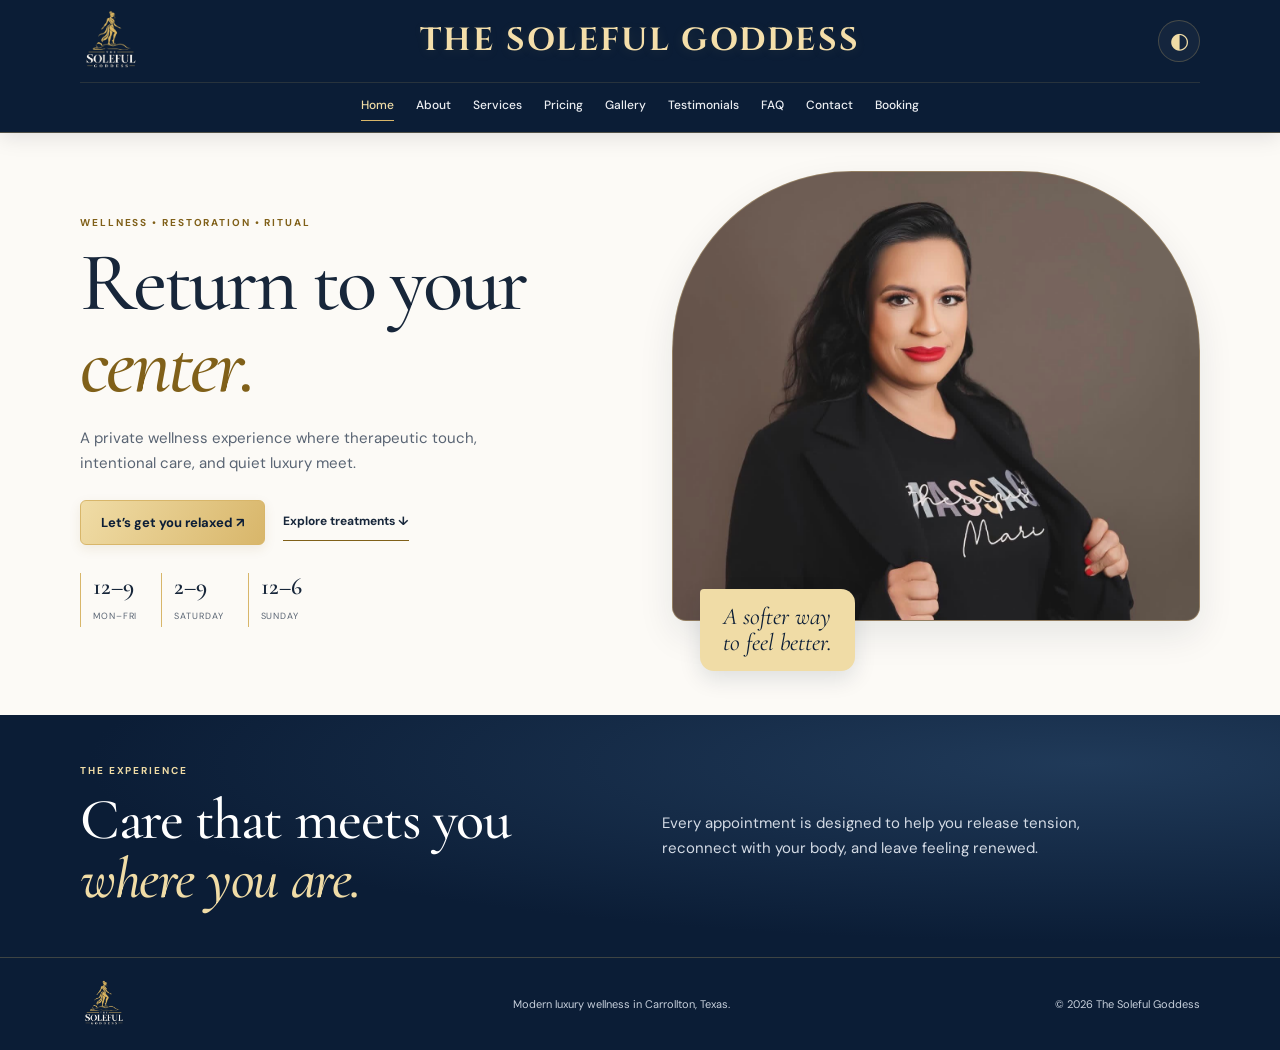
==== index.html @ abde30ee "Align hours and booking information" ====
<!doctype html><html lang="en"><head><meta charset="utf-8"><meta name="viewport" content="width=device-width,initial-scale=1"><meta name="description" content="The Soleful Goddess luxury wellness spa in Carrollton, Texas."><title>The Soleful Goddess | Home</title><link rel="preconnect" href="https://fonts.googleapis.com"><link rel="preconnect" href="https://fonts.gstatic.com" crossorigin><link href="https://fonts.googleapis.com/css2?family=Cinzel:wght@700;800;900&family=Cormorant+Garamond:wght@400;500;600;700&family=DM+Sans:wght@400;500;600;700&display=swap" rel="stylesheet"><link rel="icon" href="assets/logo.png" type="image/png"><link rel="stylesheet" href="styles.css?v=7"></head><body><header class="site-header"><div class="wrap nav"><a href="index.html" aria-label="Home"><img class="brand-logo" src="assets/logo.png" alt="The Soleful Goddess logo"></a><a class="brand-title" href="index.html">THE SOLEFUL GODDESS</a><div class="nav-actions"><button class="theme" aria-label="Switch color theme" aria-pressed="false">◐</button><button class="menu" aria-label="Toggle navigation" aria-expanded="false" aria-controls="siteNavigation">☰</button></div></div><nav class="nav-links wrap" id="siteNavigation" aria-label="Main navigation"><a href="index.html" class="active" aria-current="page">Home</a><a href="about.html">About</a><a href="services.html">Services</a><a href="pricing.html">Pricing</a><a href="gallery.html">Gallery</a><a href="testimonials.html">Testimonials</a><a href="faq.html">FAQ</a><a href="contact.html">Contact</a><a href="booking.html">Booking</a></nav></header><main><section class="wrap hero"><div><p class="eyebrow">WELLNESS • RESTORATION • RITUAL</p><h1>Return to your<br><em>center.</em></h1><p>A private wellness experience where therapeutic touch, intentional care, and quiet luxury meet.</p><div class="hero-actions"><a class="button" href="booking.html">Let’s get you relaxed ↗</a><a class="text-link" href="services.html">Explore treatments ↓</a></div><div class="stats"><div><strong>12–9</strong><span>Mon–Fri</span></div><div><strong>2–9</strong><span>Saturday</span></div><div><strong>12–6</strong><span>Sunday</span></div></div></div><div><div class="hero-photo"><img src="assets/portrait.jpg" alt="Veronica Marie Castro, owner of The Soleful Goddess"></div><div class="hero-note">A softer way<br>to feel better.</div></div></section><section class="band"><div class="wrap band-grid"><div><p class="eyebrow">THE EXPERIENCE</p><h2>Care that meets you<br><em>where you are.</em></h2></div><p>Every appointment is designed to help you release tension, reconnect with your body, and leave feeling renewed.</p></div></section></main><footer class="site-footer"><div class="wrap footer"><img class="brand-logo" src="assets/logo.png" alt="The Soleful Goddess"><p>Modern luxury wellness in Carrollton, Texas.</p><span>© 2026 The Soleful Goddess</span></div></footer><script src="supabase-config.js?v=1"></script><script src="script.js?v=9"></script></body></html>
---- styles.css ----
:root {
  --navy:#0b1d36; --navy2:#172f50; --gold:#d8b66a; --gold2:#f0dca6;
  --accent:#806019; --ink:#17263a; --paper:#fcfaf6; --soft:#f2eee5;
  --muted:#596473; --line:rgba(11,29,54,.15); --surface:#fffdf9;
  --shadow:0 14px 36px rgba(11,29,54,.09); --radius:16px;
  --serif:'Cormorant Garamond',Georgia,serif;
}
* { box-sizing:border-box; }
[hidden] { display:none !important; }
html { scroll-behavior:smooth; scroll-padding-top:130px; }
body { margin:0; background:var(--paper); color:var(--ink); font:400 15px/1.65 'DM Sans',Arial,sans-serif; -webkit-font-smoothing:antialiased; }
body.dark { color-scheme:dark; --paper:#0d192b; --soft:#14263d; --surface:#172c45; --ink:#faf6ec; --muted:#becbd9; --accent:#e4c783; --line:rgba(240,220,166,.22); --shadow:0 14px 36px rgba(0,0,0,.22); }
a { color:inherit; text-decoration:none; }
button,input,select,textarea { font:inherit; }
button { cursor:pointer; }
button:disabled { cursor:not-allowed; }
img { display:block; max-width:100%; }
button,a,input,select,textarea,summary { -webkit-tap-highlight-color:transparent; }
:focus-visible { outline:3px solid var(--accent); outline-offset:4px; }
.site-header :focus-visible,.site-footer :focus-visible,.band :focus-visible { outline-color:var(--gold2); }
::selection { background:var(--gold2); color:var(--navy); }
h1,h2,h3,p { overflow-wrap:break-word; }
h1,h2,h3 { text-wrap:balance; }
p { margin:0 0 16px; }
p:last-child { margin-bottom:0; }
.wrap { width:min(1120px,calc(100% - 48px)); margin-inline:auto; }
/* The title occupies the center track; equal side tracks keep it truly centered. */
.site-header { position:sticky; top:0; z-index:20; background:var(--navy); color:#faf6ed; border-bottom:1px solid rgba(216,182,106,.34); box-shadow:0 5px 20px rgba(3,13,28,.1); }
.nav { display:grid; grid-template-columns:minmax(100px,1fr) minmax(0,3fr) minmax(100px,1fr); align-items:center; gap:16px; min-height:82px; padding-block:8px; }
.nav > a:first-child { justify-self:start; min-width:0; }
.brand-logo { width:126px; height:62px; object-fit:contain; object-position:left center; }
.brand-title { display:block; min-width:0; text-align:center; font:700 clamp(18px,2.6vw,32px)/1.22 'Cinzel',Georgia,serif; letter-spacing:.065em; color:#f5dfaa; text-shadow:0 2px 12px rgba(216,182,106,.12); }
.nav-actions { display:flex; justify-content:flex-end; align-items:center; gap:6px; justify-self:end; }
.theme,.menu { display:grid; place-items:center; width:42px; height:42px; padding:0; border:1px solid rgba(216,182,106,.26); border-radius:50%; background:rgba(255,255,255,.04); color:var(--gold2); font-size:22px; }
.menu { display:none; }
.nav-links { display:flex; align-items:center; justify-content:center; flex-wrap:wrap; gap:4px 22px; margin:0; padding:8px 20px 11px; border-top:1px solid rgba(216,182,106,.14); background:var(--navy); color:#edeff3; font-size:12px; font-weight:500; }
.nav-links a { position:relative; padding:5px 0; }
.nav-links a::after { content:''; position:absolute; inset:auto 0 0; height:1px; background:var(--gold); transform:scaleX(0); transition:transform .22s ease; }
.nav-links a:hover,.nav-links a.active { color:var(--gold2); }
.nav-links a:hover::after,.nav-links a.active::after { transform:scaleX(1); }
.button { display:inline-flex; align-items:center; justify-content:center; gap:10px; min-height:44px; padding:11px 20px; border:1px solid var(--gold); border-radius:6px; background:linear-gradient(120deg,var(--gold2),var(--gold)); color:var(--navy); font-size:13px; font-weight:700; text-align:center; box-shadow:0 4px 12px rgba(128,96,25,.1); }
.button.ghost { background:transparent; color:var(--ink); border-color:var(--accent); box-shadow:none; }
.band .button.ghost,.booking-copy .button.ghost { color:var(--gold2); border-color:var(--gold); }
.eyebrow { color:var(--accent); font-size:10px; line-height:1.5; font-weight:700; letter-spacing:.19em; margin:0 0 12px; }
.band .eyebrow,.booking-copy .eyebrow { color:var(--gold2); }
.hero { display:grid; grid-template-columns:1fr 1fr; align-items:center; gap:clamp(28px,5vw,64px); padding-block:38px 44px; }
.hero > *, .split > *, .band-grid > *, .contact-grid > *, .booking-layout > * { min-width:0; }
.hero h1,.page-title { font:500 clamp(52px,6.5vw,84px)/.99 var(--serif); letter-spacing:-.035em; margin:0 0 20px; }
.hero h1 em,.page-title em,h2 em { color:var(--accent); font-style:italic; }
.hero p:not(.eyebrow) { max-width:410px; color:var(--muted); }
.hero-actions { display:flex; flex-wrap:wrap; gap:18px; align-items:center; margin:24px 0 28px; }
.text-link { display:inline-flex; align-items:center; gap:8px; min-height:36px; border-bottom:1px solid var(--accent); font-size:12px; font-weight:700; }
.stats { display:flex; flex-wrap:wrap; gap:24px; }
.stats div { border-left:1px solid var(--gold); padding-left:12px; }
.stats strong { display:block; font:600 24px/1.2 var(--serif); }
.stats span { font-size:9px; letter-spacing:.1em; color:var(--muted); text-transform:uppercase; }
.hero-photo { height:clamp(330px,38vw,450px); overflow:hidden; border-radius:180px 180px 14px 14px; background:#75665d; box-shadow:var(--shadow); border:1px solid rgba(216,182,106,.3); }
.hero-photo img { width:100%; height:100%; object-fit:cover; object-position:center 17%; }
.hero-note { display:inline-block; margin:-32px 0 0 28px; position:relative; background:var(--gold2); padding:15px 23px; border-radius:4px 14px 14px; color:var(--navy); font:italic 24px/1.08 var(--serif); box-shadow:0 8px 22px rgba(11,29,54,.12); }
.band { background:radial-gradient(ellipse at 85% 20%,#203a59,var(--navy) 65%); color:#fff; padding:48px 0; }
.band h2,.section-head h2 { font:500 clamp(38px,4.7vw,58px)/1.03 var(--serif); margin:0; letter-spacing:-.025em; }
.band h2 em { color:var(--gold2); }
.band p { max-width:420px; color:#d4dbe5; }
.band-grid { display:grid; grid-template-columns:1fr 1fr; gap:44px; align-items:center; }
.page-hero { padding:38px 0 34px; background:radial-gradient(ellipse at top right,rgba(216,182,106,.12),transparent 65%),var(--soft); border-bottom:1px solid var(--line); }
.page-title { font-size:clamp(44px,5.8vw,70px); margin:0; }
.split { display:grid; grid-template-columns:1fr 1fr; gap:48px; align-items:center; padding-block:44px; }
.split-image { height:410px; overflow:hidden; border-radius:var(--radius); background:var(--soft); }
.split-image img { width:100%; height:100%; object-fit:cover; object-position:center 20%; }
.split-copy p { color:var(--muted); }
.split-copy .eyebrow { color:var(--accent); }
.section { padding-block:44px; }
.section + .section { padding-top:12px; }
.section-head { display:flex; justify-content:space-between; align-items:end; gap:20px; margin-bottom:24px; }
.service-grid { display:grid; grid-template-columns:repeat(4,minmax(0,1fr)); gap:14px; }
.card { background:var(--surface); border:1px solid var(--line); border-top:2px solid rgba(216,182,106,.5); border-radius:var(--radius); padding:23px 20px; display:flex; flex-direction:column; }
.card.featured { border-color:var(--gold); background:linear-gradient(145deg,rgba(216,182,106,.11),transparent 70%),var(--surface); box-shadow:var(--shadow); }
.card .number { color:var(--accent); font-size:10px; letter-spacing:.1em; }
.card h3 { font:600 29px/1.05 var(--serif); margin:22px 0 12px; }
.card p { color:var(--muted); font-size:13px; margin-bottom:22px; }
.card-bottom { margin-top:auto; border-top:1px solid var(--line); padding-top:14px; display:flex; align-items:center; justify-content:space-between; gap:8px; }
.card-bottom strong { font:600 28px/1 var(--serif); }
.card-bottom span { font-size:11px; color:var(--muted); }
.filters { display:flex; gap:8px; flex-wrap:wrap; }
.filter { background:transparent; border:1px solid var(--line); border-radius:30px; color:var(--muted); min-height:40px; padding:8px 16px; font-size:12px; }
.filter.active { background:var(--navy); color:var(--gold2); border-color:var(--gold); }
.booking { background:var(--navy); color:#fff; display:grid; grid-template-columns:.9fr 1.1fr; border:1px solid var(--line); border-radius:var(--radius); overflow:hidden; }
.booking-copy { padding:36px; }
.booking-copy h2 { font:500 clamp(38px,4.5vw,56px)/1 var(--serif); margin:0 0 20px; }
.booking-copy p { color:#d5dce6; }
.booking-form,.contact-form { background:var(--soft); color:var(--ink); padding:30px; display:grid; gap:16px; }
.booking-form label,.contact-form label,.reservation-form label { font-size:12px; font-weight:600; display:grid; gap:6px; min-width:0; }
.booking-form input,.booking-form select,.contact-form input,.contact-form textarea,.reservation-form input,.reservation-form select,.reservation-form textarea { width:100%; min-width:0; min-height:44px; border:1px solid var(--line); border-radius:7px; background:var(--paper); color:var(--ink); padding:10px 12px; font-size:16px; }
textarea { resize:vertical; }
input::placeholder,textarea::placeholder { color:var(--muted); opacity:1; }
.slots { display:flex; gap:8px; flex-wrap:wrap; }
.slot { min-height:42px; background:var(--paper); color:var(--ink); border:1px solid var(--line); border-radius:7px; padding:9px 12px; font-size:12px; }
.slot.selected { background:var(--navy); color:var(--gold2); border-color:var(--gold); box-shadow:inset 0 0 0 1px var(--gold); }
.note { font-size:12px; color:var(--muted); margin:0; }
.success { font-size:13px; color:#226847; margin:0; }
.dark .success { color:#91dfb8; }
.success:empty { display:none; }
/* Calendar density and explicit availability levels work in both themes. */
.booking-layout { display:grid; grid-template-columns:minmax(0,1.2fr) minmax(0,1fr); align-items:start; gap:22px; }
.calendar-panel,.reservation-panel { padding:24px; background:var(--surface); border:1px solid var(--line); border-radius:var(--radius); box-shadow:var(--shadow); }
.calendar-toolbar { display:grid; grid-template-columns:42px minmax(0,1fr) 42px; gap:8px; align-items:center; margin-bottom:20px; }
.calendar-toolbar h2 { margin:0; text-align:center; font:600 clamp(23px,2.5vw,32px)/1.15 var(--serif); }
.calendar-toolbar button { width:42px; height:42px; padding:0; border:1px solid var(--line); border-radius:50%; background:var(--soft); color:var(--ink); font-size:20px; }
.calendar-grid { display:grid; grid-template-columns:repeat(7,minmax(0,1fr)); gap:7px; }
.calendar-grid > :not(.calendar-day) { min-width:0; padding-block:5px; color:var(--muted); font-size:11px; font-weight:600; text-align:center; }
.calendar-day { min-width:0; min-height:66px; padding:7px 2px; display:flex; flex-direction:column; align-items:center; justify-content:center; gap:2px; border:1px solid var(--availability-border,var(--line)); border-radius:9px; background:var(--availability-bg,var(--soft)); color:var(--availability-ink,var(--ink)); font-variant-numeric:tabular-nums; }
.calendar-day span { font-size:15px; font-weight:700; }
.calendar-day small { font-size:10px; line-height:1.25; overflow-wrap:anywhere; }
.availability-0 { --availability-bg:#f9e1df; --availability-ink:#8a292b; --availability-border:#d79893; --availability-dot:#c45050; }
.availability-1 { --availability-bg:#fbe6d2; --availability-ink:#80400c; --availability-border:#dea36d; --availability-dot:#dc8740; }
.availability-2 { --availability-bg:#f4e5bc; --availability-ink:#715213; --availability-border:#c6a152; --availability-dot:#b88b23; }
.availability-3 { --availability-bg:#f8f0c4; --availability-ink:#66590b; --availability-border:#c9bc65; --availability-dot:#dec84a; }
.availability-4 { --availability-bg:#def0e3; --availability-ink:#205d39; --availability-border:#87b49a; --availability-dot:#499c6d; }
.calendar-day.selected { outline:2px solid var(--accent); outline-offset:2px; box-shadow:inset 0 0 0 2px var(--paper); }
.calendar-day:disabled { opacity:.58; }
.calendar-day.availability-0:disabled { opacity:.85; }
.calendar-day[aria-current="date"] span { text-decoration:underline; text-underline-offset:4px; }
.calendar-legend { display:flex; flex-wrap:wrap; gap:8px 14px; margin-top:18px; color:var(--muted); font-size:11px; }
.calendar-legend span { display:inline-flex; gap:6px; align-items:center; }
.calendar-legend .dot { display:inline-block; width:9px; height:9px; flex:0 0 9px; border-radius:50%; background:var(--availability-dot,var(--gold)); }
.reservation-panel h2 { font:600 32px/1.1 var(--serif); margin:0 0 16px; }
.reservation-panel h3 { font:600 24px/1.2 var(--serif); margin:20px 0 12px; }
.reservation-form { display:grid; gap:14px; margin-top:18px; }
.reservation-form input[type="checkbox"],.reservation-form input[type="radio"] { width:18px; min-height:18px; accent-color:var(--accent); }
.booking-summary { margin-block:16px; padding:14px 16px; border-left:3px solid var(--gold); border-radius:0 8px 8px 0; background:var(--soft); color:var(--ink); font-size:13px; }
.demo-notice { padding:12px 16px; border:1px solid var(--line); border-radius:9px; background:var(--soft); color:var(--muted); font-size:12px; margin-bottom:20px; }
.saved-bookings { display:grid; gap:12px; margin-top:20px; }
.saved-booking { padding:18px; border:1px solid var(--line); border-radius:12px; background:var(--surface); overflow-wrap:anywhere; }
.saved-booking h3 { margin:0 0 8px; font:600 25px/1.1 var(--serif); }
.saved-booking p { font-size:13px; color:var(--muted); margin-bottom:8px; }
.saved-booking button,.booking-tools button { min-height:40px; border:1px solid var(--line); border-radius:6px; padding:8px 12px; background:var(--soft); color:var(--ink); font-size:12px; }
.booking-tools { display:flex; align-items:center; flex-wrap:wrap; gap:10px; margin-block:20px; }
.review-grid { display:grid; grid-template-columns:repeat(3,minmax(0,1fr)); gap:18px; }
.review-card { display:flex; flex-direction:column; padding:26px; border:1px solid var(--line); border-radius:var(--radius); background:linear-gradient(145deg,rgba(216,182,106,.09),transparent 65%),var(--surface); box-shadow:0 6px 22px rgba(11,29,54,.04); }
.review-stars { color:var(--accent); letter-spacing:.16em; font-size:17px; margin-bottom:16px; }
.review-card blockquote { margin:0 0 20px; font:500 25px/1.3 var(--serif); }
.review-card > p { color:var(--muted); font-size:14px; }
.review-person { margin-top:auto; padding-top:16px; border-top:1px solid var(--line); font-weight:700; font-size:13px; }
.review-person small,.review-person span { display:block; color:var(--muted); font-size:12px; font-weight:400; }
.review-label { align-self:flex-start; display:inline-block; width:fit-content; margin-top:12px; padding:3px 9px; border:1px solid var(--line); border-radius:20px; color:var(--muted); font-size:10px; letter-spacing:.06em; }
.gallery { display:grid; grid-template-columns:1.1fr 1fr 1fr; grid-template-rows:210px 210px; gap:14px; }
.gallery button { padding:0; border:0; border-radius:12px; overflow:hidden; background:var(--navy); }
.gallery button:first-child { grid-row:span 2; }
.gallery button:last-child:nth-child(4) { grid-column:span 2; }
.gallery img { height:100%; width:100%; object-fit:cover; transition:transform .6s ease; }
.faq { max-width:850px; margin-inline:auto; }
.faq details { border-bottom:1px solid var(--line); padding:18px 0; }
.faq details:first-child { padding-top:0; }
.faq summary { cursor:pointer; font:600 24px/1.25 var(--serif); padding:6px 0; }
.faq summary::marker { color:var(--accent); font-size:16px; }
.faq details p { color:var(--muted); font-size:14px; margin-top:10px; max-width:72ch; }
.contact-grid { display:grid; grid-template-columns:1fr 1fr; gap:48px; padding-block:44px; align-items:start; }
.contact-grid h2 { font:500 clamp(44px,5vw,68px)/1 var(--serif); margin:0 0 22px; }
.contact-info p { color:var(--muted); }
.contact-links { display:grid; gap:10px; margin-top:22px; font-weight:600; font-size:13px; overflow-wrap:anywhere; }
.contact-form { border:1px solid var(--line); border-radius:var(--radius); }
.site-footer { background:var(--navy); color:#fff; padding:22px 0; border-top:1px solid rgba(216,182,106,.25); }
.footer { display:flex; align-items:center; justify-content:space-between; flex-wrap:wrap; gap:16px; }
.footer p,.footer span { font-size:11px; color:#c6cfdb; margin:0; }
.footer .brand-logo { width:108px; height:48px; }
.chat { position:fixed; right:20px; bottom:20px; z-index:30; }
.chat-toggle { display:grid; place-items:center; width:52px; height:52px; border:1px solid var(--gold2); border-radius:50%; background:var(--gold); color:var(--navy); font-size:22px; box-shadow:0 8px 25px rgba(0,0,0,.2); }
.chat-box { display:none; position:absolute; right:0; bottom:66px; width:min(320px,calc(100vw - 32px)); background:var(--paper); color:var(--ink); box-shadow:var(--shadow); border:1px solid var(--line); border-radius:14px; overflow:hidden; }
.chat-box.open { display:block; }
.chat-top { display:flex; align-items:center; justify-content:space-between; background:var(--navy); color:#fff; padding:12px 16px; }
.chat-top button { background:none; border:0; color:#fff; font-size:24px; min-width:36px; min-height:36px; }
.chat-body { padding:14px; max-height:240px; overflow:auto; }
.chat-body p { background:var(--soft); padding:10px; border-radius:8px; font-size:12px; margin-bottom:8px; white-space:pre-wrap; overflow-wrap:anywhere; }
.chat-body p.user { background:var(--navy); color:#fff; text-align:right; }
.chat-options { display:flex; gap:6px; flex-wrap:wrap; padding:12px; border-top:1px solid var(--line); }
.chat-options button { font-size:11px; min-height:36px; padding:6px 9px; border-radius:5px; background:none; border:1px solid var(--line); color:var(--ink); }
.chat-form { display:flex; gap:8px; padding:12px; border-top:1px solid var(--line); background:var(--paper); }
.chat-form input { min-width:0; flex:1; min-height:38px; border:1px solid var(--line); border-radius:6px; background:var(--paper); color:var(--ink); padding:8px 10px; font-size:14px; }
.chat-form .button { min-height:38px; padding:8px 12px; font-size:11px; }
.lightbox { display:none; position:fixed; inset:0; z-index:50; background:rgba(3,10,20,.95); align-items:center; justify-content:center; padding:25px; }
.lightbox.open { display:flex; }
.lightbox img { max-width:90vw; max-height:86vh; max-height:86dvh; object-fit:contain; border-radius:8px; }
.lightbox-close { position:absolute; right:18px; top:12px; background:none; border:0; color:#fff; font-size:38px; width:48px; height:48px; }
/* Reveal remains readable with missing or delayed JavaScript. */
.reveal { opacity:1; }
@media (prefers-reduced-motion:no-preference) {
  a,button,.card,.review-card,input,select,textarea { transition:color .2s ease,background-color .2s ease,border-color .2s ease,box-shadow .25s ease,transform .25s ease; }
  .reveal.visible { animation:spa-reveal .65s cubic-bezier(.22,1,.36,1) both; }
  .hero-note { animation:spa-float 6s ease-in-out infinite; }
  .chat-toggle { animation:spa-float 7s 1s ease-in-out infinite; }
  .nav-links.open,.chat-box.open { animation:spa-menu .24s ease-out both; }
  .faq details[open] p { animation:spa-reveal .3s ease-out; }
  button:not(:disabled):active,.button:active { transform:scale(.97); }
}
@keyframes spa-reveal { from { opacity:.25; transform:translateY(16px); } to { opacity:1; transform:translateY(0); } }
@keyframes spa-float { 0%,100% { transform:translateY(0); } 50% { transform:translateY(-5px); } }
@keyframes spa-menu { from { opacity:0; transform:translateY(-7px); } to { opacity:1; transform:translateY(0); } }
@media (hover:hover) {
  .button:hover { background:var(--gold2); box-shadow:0 8px 20px rgba(128,96,25,.18); transform:translateY(-2px); }
  .button.ghost:hover { background:var(--soft); }
  .card:hover,.review-card:hover { border-color:var(--gold); box-shadow:var(--shadow); transform:translateY(-3px); }
  .theme:hover,.menu:hover { background:rgba(216,182,106,.14); border-color:var(--gold); }
  .filter:hover,.slot:not(:disabled):hover,.calendar-toolbar button:hover,.saved-booking button:hover,.booking-tools button:hover { border-color:var(--accent); }
  .calendar-day:not(:disabled):hover { transform:translateY(-2px); box-shadow:0 4px 10px rgba(11,29,54,.12); }
  .gallery button:hover img { transform:scale(1.045); }
  .text-link:hover,.contact-links a:hover { color:var(--accent); }
}
@media (max-width:950px) {
  .nav-links { gap:4px 16px; }
  .service-grid { grid-template-columns:repeat(2,minmax(0,1fr)); }
  .review-grid { grid-template-columns:repeat(2,minmax(0,1fr)); }
  .booking-layout { gap:16px; grid-template-columns:minmax(0,1.15fr) minmax(0,1fr); }
  .calendar-panel,.reservation-panel { padding:18px; }
  .calendar-grid { gap:5px; }
}
@media (max-width:850px) {
  html { scroll-padding-top:94px; }
  .nav { grid-template-columns:90px minmax(0,1fr) 90px; gap:12px; min-height:74px; }
  .nav .brand-logo { width:90px; height:54px; }
  .brand-title { font-size:clamp(16px,3vw,25px); letter-spacing:.04em; }
  .menu { display:grid; }
  .nav-actions .button { display:none; }
  .nav-links { display:none; position:absolute; inset:100% 0 auto; max-height:calc(100dvh - 76px); overflow-y:auto; padding:14px 24px 20px; grid-template-columns:repeat(3,minmax(0,1fr)); gap:6px 16px; box-shadow:0 15px 25px rgba(3,13,28,.2); border-bottom:1px solid rgba(216,182,106,.35); }
  .nav-links.open { display:grid; }
  .nav-links a { padding:11px 8px; text-align:center; border-radius:5px; }
  .nav-links a.active { background:rgba(216,182,106,.09); }
  .hero { gap:26px; }
  .hero h1 { font-size:clamp(48px,7vw,66px); }
  .hero-photo { height:360px; }
  .hero-actions { gap:12px; }
  .stats { gap:14px; }
  .band-grid,.split,.contact-grid { gap:28px; }
  .booking-layout { grid-template-columns:1fr; }
  .calendar-day { min-height:70px; }
  .booking-copy,.booking-form { padding:26px; }
  .gallery { grid-template-rows:180px 180px; }
}
@media (max-width:600px) {
  .wrap { width:calc(100% - 32px); }
  .nav { grid-template-columns:72px minmax(0,1fr) 72px; gap:8px; min-height:68px; }
  .nav .brand-logo { width:72px; height:49px; }
  .brand-title { font-size:clamp(14px,3.65vw,21px); letter-spacing:.02em; line-height:1.25; }
  .nav-actions { gap:4px; }
  .theme,.menu { width:34px; height:38px; font-size:19px; border-radius:9px; }
  .nav-links { grid-template-columns:repeat(3,minmax(0,1fr)); padding-inline:16px; gap:4px 8px; font-size:12px; }
  .hero,.band-grid,.split,.booking,.contact-grid { grid-template-columns:1fr; }
  .hero { padding-block:28px 32px; gap:26px; }
  .hero h1 { font-size:clamp(52px,12vw,68px); margin-bottom:16px; }
  .hero p:not(.eyebrow) { max-width:100%; }
  .hero-actions { margin:20px 0 22px; gap:12px 18px; }
  .hero-photo { height:340px; width:min(100%,400px); margin-inline:auto; border-radius:150px 150px 12px 12px; }
  .hero-note { margin-left:20px; padding:12px 20px; font-size:22px; }
  .stats { gap:22px; }
  .stats strong { font-size:22px; }
  .band { padding-block:32px; }
  .band-grid { gap:18px; }
  .band h2,.section-head h2 { font-size:40px; }
  .page-hero { padding-block:28px; }
  .page-title { font-size:clamp(40px,10vw,56px); }
  .section,.split,.contact-grid { padding-block:30px; }
  .section-head { align-items:flex-start; flex-direction:column; gap:14px; margin-bottom:20px; }
  .split { gap:24px; }
  .split-image { height:340px; }
  .contact-grid { gap:24px; }
  .contact-form { padding:22px; }
  .service-grid { gap:12px; }
  .card { padding:20px 16px; border-radius:12px; }
  .card h3 { font-size:27px; margin-top:18px; }
  .review-grid { grid-template-columns:1fr; gap:14px; }
  .review-card { padding:23px; }
  .calendar-panel,.reservation-panel { padding:16px; }
  .calendar-grid { gap:5px; }
  .calendar-day { min-height:56px; border-radius:7px; }
  .calendar-day small { font-size:9px; }
  .calendar-toolbar { margin-bottom:16px; }
  .calendar-legend { gap:8px 12px; }
  .gallery { grid-template-columns:1fr 1fr; grid-template-rows:230px 170px; gap:10px; }
  .gallery button:first-child { grid-row:auto; grid-column:span 2; }
  .gallery button:last-child:nth-child(4) { grid-column:span 2; height:200px; }
  .footer { justify-content:center; text-align:center; gap:10px 18px; padding-bottom:32px; }
  .footer p { flex-basis:100%; }
  .chat { right:14px; bottom:14px; }
}
@media (max-width:380px) {
  .nav { grid-template-columns:56px minmax(0,1fr) 68px; gap:6px; }
  .nav .brand-logo { width:56px; }
  .theme,.menu { width:32px; }
  .brand-title { font-size:13px; letter-spacing:0; }
  .service-grid { grid-template-columns:1fr; }
  .calendar-panel { padding:12px; }
  .calendar-grid { gap:4px; }
  .calendar-day { min-height:52px; }
  .calendar-day small { font-size:8px; }
  .stats { gap:14px; }
}
@media (prefers-reduced-motion:reduce) {
  html { scroll-behavior:auto; }
  *,*::before,*::after { animation:none !important; transition:none !important; }
  .reveal,.reveal.visible { opacity:1; transform:none; }
  .card:hover,.review-card:hover,.button:hover,.calendar-day:not(:disabled):hover,.gallery button:hover img { transform:none; }
}
/* Final integration refinements. */
.nav-links.wrap{margin-inline:auto}
.card .service-book{margin-top:18px;padding-inline:10px;font-size:12px}
.card-bottom strong{font-size:clamp(20px,2.3vw,28px)}
.review-card h2{font:600 30px/1.08 var(--serif);margin:12px 0}
.review-card .review-label{margin:0 0 14px;font-size:9px}
.review-grid{margin-bottom:28px}
.calendar-legend{margin-bottom:16px}
.reservation-form{margin-top:0}
.reservation-form label span{font-size:12px;line-height:1.5}
.reservation-form input[type=checkbox]{vertical-align:middle;margin:0 7px 0 0}
.button:disabled{opacity:.5;box-shadow:none}
.saved-booking button{margin:6px 8px 0 0}
.demo-notice a{text-decoration:underline;text-underline-offset:3px}
@media(prefers-reduced-motion:no-preference){.review-card.reveal.visible{animation:spa-reveal .6s ease both,spa-float 7s .6s ease-in-out infinite}.review-card:nth-child(2n){animation-delay:.1s,1.2s}.review-card:nth-child(3n){animation-delay:.2s,2s}.slots{animation:spa-reveal .25s ease}}
@media(max-width:850px){.nav-links.wrap{width:100%}}
@media(max-width:520px){.service-grid{grid-template-columns:1fr}.card h3{margin-top:12px}.card p{margin-bottom:16px}.card-bottom strong{font-size:26px}}
.empty-reviews{max-width:720px;margin:0 auto;padding:52px 34px;text-align:center;border:1px solid var(--line);border-radius:var(--radius);background:var(--surface);box-shadow:var(--shadow)}
.empty-reviews h2{font:600 clamp(28px,4vw,44px)/1.1 var(--serif);margin:0 0 14px}.empty-reviews p:last-child{color:var(--muted)}
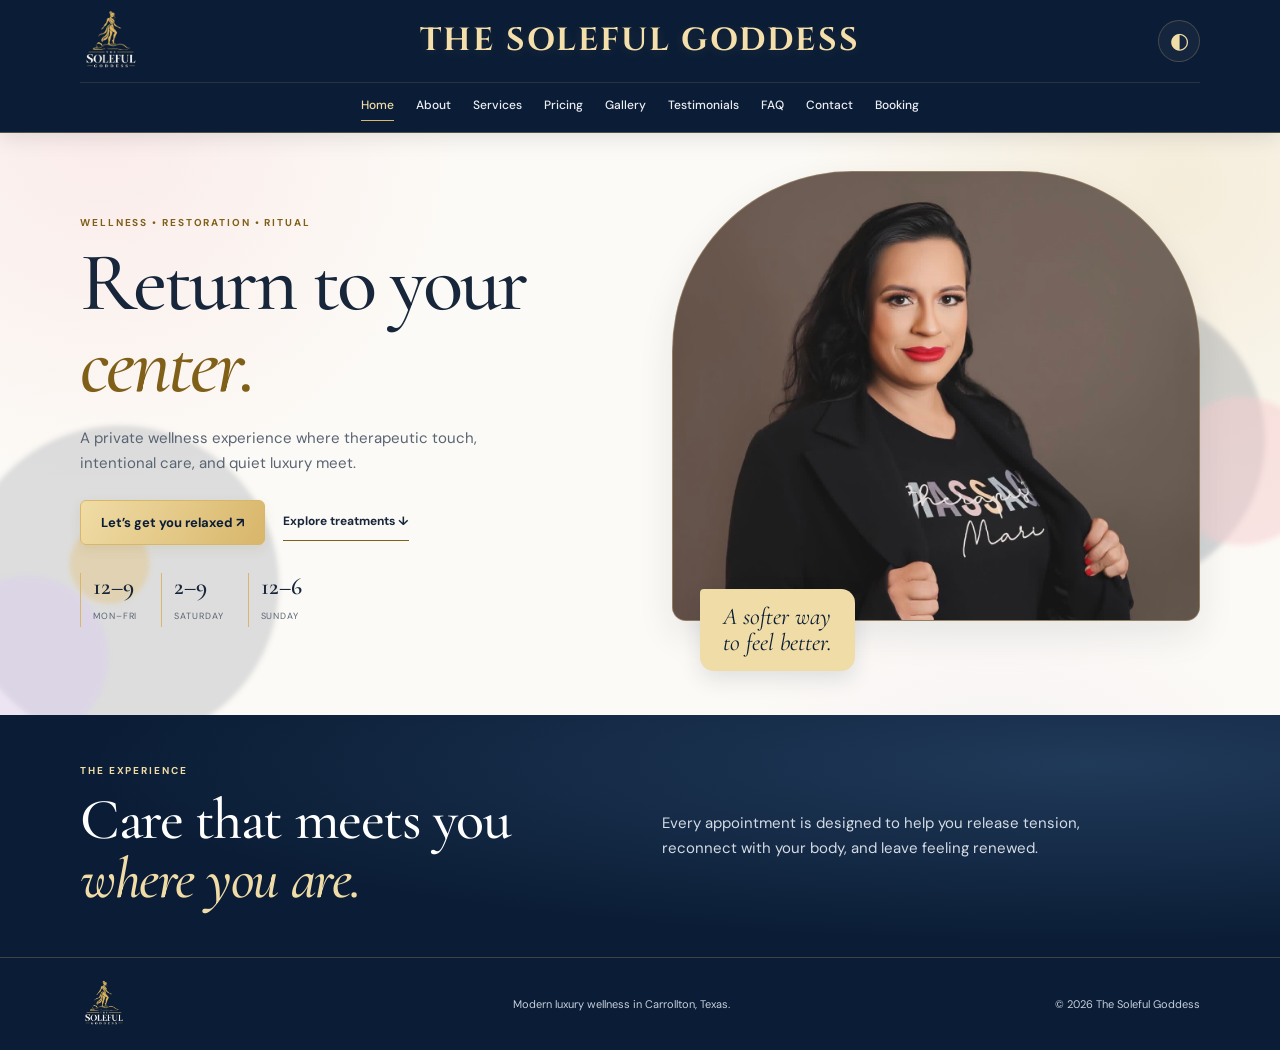
==== commit bf6f2c0b: "Refresh animated visual theme" ====
--- a/index.html
+++ b/index.html
@@ -1 +1 @@
-<!doctype html><html lang="en"><head><meta charset="utf-8"><meta name="viewport" content="width=device-width,initial-scale=1"><meta name="description" content="The Soleful Goddess luxury wellness spa in Carrollton, Texas."><title>The Soleful Goddess | Home</title><link rel="preconnect" href="https://fonts.googleapis.com"><link rel="preconnect" href="https://fonts.gstatic.com" crossorigin><link href="https://fonts.googleapis.com/css2?family=Cinzel:wght@700;800;900&family=Cormorant+Garamond:wght@400;500;600;700&family=DM+Sans:wght@400;500;600;700&display=swap" rel="stylesheet"><link rel="icon" href="assets/logo.png" type="image/png"><link rel="stylesheet" href="styles.css?v=7"></head><body><header class="site-header"><div class="wrap nav"><a href="index.html" aria-label="Home"><img class="brand-logo" src="assets/logo.png" alt="The Soleful Goddess logo"></a><a class="brand-title" href="index.html">THE SOLEFUL GODDESS</a><div class="nav-actions"><button class="theme" aria-label="Switch color theme" aria-pressed="false">◐</button><button class="menu" aria-label="Toggle navigation" aria-expanded="false" aria-controls="siteNavigation">☰</button></div></div><nav class="nav-links wrap" id="siteNavigation" aria-label="Main navigation"><a href="index.html" class="active" aria-current="page">Home</a><a href="about.html">About</a><a href="services.html">Services</a><a href="pricing.html">Pricing</a><a href="gallery.html">Gallery</a><a href="testimonials.html">Testimonials</a><a href="faq.html">FAQ</a><a href="contact.html">Contact</a><a href="booking.html">Booking</a></nav></header><main><section class="wrap hero"><div><p class="eyebrow">WELLNESS • RESTORATION • RITUAL</p><h1>Return to your<br><em>center.</em></h1><p>A private wellness experience where therapeutic touch, intentional care, and quiet luxury meet.</p><div class="hero-actions"><a class="button" href="booking.html">Let’s get you relaxed ↗</a><a class="text-link" href="services.html">Explore treatments ↓</a></div><div class="stats"><div><strong>12–9</strong><span>Mon–Fri</span></div><div><strong>2–9</strong><span>Saturday</span></div><div><strong>12–6</strong><span>Sunday</span></div></div></div><div><div class="hero-photo"><img src="assets/portrait.jpg" alt="Veronica Marie Castro, owner of The Soleful Goddess"></div><div class="hero-note">A softer way<br>to feel better.</div></div></section><section class="band"><div class="wrap band-grid"><div><p class="eyebrow">THE EXPERIENCE</p><h2>Care that meets you<br><em>where you are.</em></h2></div><p>Every appointment is designed to help you release tension, reconnect with your body, and leave feeling renewed.</p></div></section></main><footer class="site-footer"><div class="wrap footer"><img class="brand-logo" src="assets/logo.png" alt="The Soleful Goddess"><p>Modern luxury wellness in Carrollton, Texas.</p><span>© 2026 The Soleful Goddess</span></div></footer><script src="supabase-config.js?v=1"></script><script src="script.js?v=9"></script></body></html>
+<!doctype html><html lang="en"><head><meta charset="utf-8"><meta name="viewport" content="width=device-width,initial-scale=1"><meta name="description" content="The Soleful Goddess luxury wellness spa in Carrollton, Texas."><title>The Soleful Goddess | Home</title><link rel="preconnect" href="https://fonts.googleapis.com"><link rel="preconnect" href="https://fonts.gstatic.com" crossorigin><link href="https://fonts.googleapis.com/css2?family=Cinzel:wght@700;800;900&family=Cormorant+Garamond:wght@400;500;600;700&family=DM+Sans:wght@400;500;600;700&display=swap" rel="stylesheet"><link rel="icon" href="assets/logo.png" type="image/png"><link rel="stylesheet" href="styles.css?v=9"></head><body><header class="site-header"><div class="wrap nav"><a href="index.html" aria-label="Home"><img class="brand-logo" src="assets/logo.png" alt="The Soleful Goddess logo"></a><a class="brand-title" href="index.html">THE SOLEFUL GODDESS</a><div class="nav-actions"><button class="theme" aria-label="Switch color theme" aria-pressed="false">◐</button><button class="menu" aria-label="Toggle navigation" aria-expanded="false" aria-controls="siteNavigation">☰</button></div></div><nav class="nav-links wrap" id="siteNavigation" aria-label="Main navigation"><a href="index.html" class="active" aria-current="page">Home</a><a href="about.html">About</a><a href="services.html">Services</a><a href="pricing.html">Pricing</a><a href="gallery.html">Gallery</a><a href="testimonials.html">Testimonials</a><a href="faq.html">FAQ</a><a href="contact.html">Contact</a><a href="booking.html">Booking</a></nav></header><main><section class="wrap hero"><div><p class="eyebrow">WELLNESS • RESTORATION • RITUAL</p><h1>Return to your<br><em>center.</em></h1><p>A private wellness experience where therapeutic touch, intentional care, and quiet luxury meet.</p><div class="hero-actions"><a class="button" href="booking.html">Let’s get you relaxed ↗</a><a class="text-link" href="services.html">Explore treatments ↓</a></div><div class="stats"><div><strong>12–9</strong><span>Mon–Fri</span></div><div><strong>2–9</strong><span>Saturday</span></div><div><strong>12–6</strong><span>Sunday</span></div></div></div><div><div class="hero-photo"><img src="assets/portrait.jpg" alt="Veronica Marie Castro, owner of The Soleful Goddess"></div><div class="hero-note">A softer way<br>to feel better.</div></div></section><section class="band"><div class="wrap band-grid"><div><p class="eyebrow">THE EXPERIENCE</p><h2>Care that meets you<br><em>where you are.</em></h2></div><p>Every appointment is designed to help you release tension, reconnect with your body, and leave feeling renewed.</p></div></section></main><footer class="site-footer"><div class="wrap footer"><img class="brand-logo" src="assets/logo.png" alt="The Soleful Goddess"><p>Modern luxury wellness in Carrollton, Texas.</p><span>© 2026 The Soleful Goddess</span></div></footer><script src="supabase-config.js?v=1"></script><script src="script.js?v=9"></script></body></html>
--- a/styles.css
+++ b/styles.css
@@ -115,7 +115,7 @@
 .availability-1 { --availability-bg:#fbe6d2; --availability-ink:#80400c; --availability-border:#dea36d; --availability-dot:#dc8740; }
 .availability-2 { --availability-bg:#f4e5bc; --availability-ink:#715213; --availability-border:#c6a152; --availability-dot:#b88b23; }
 .availability-3 { --availability-bg:#f8f0c4; --availability-ink:#66590b; --availability-border:#c9bc65; --availability-dot:#dec84a; }
-.availability-4 { --availability-bg:#def0e3; --availability-ink:#205d39; --availability-border:#87b49a; --availability-dot:#499c6d; }
+.availability-4,.availability-5,.availability-6,.availability-7 { --availability-bg:#def0e3; --availability-ink:#205d39; --availability-border:#87b49a; --availability-dot:#499c6d; }
 .calendar-day.selected { outline:2px solid var(--accent); outline-offset:2px; box-shadow:inset 0 0 0 2px var(--paper); }
 .calendar-day:disabled { opacity:.58; }
 .calendar-day.availability-0:disabled { opacity:.85; }
@@ -318,3 +318,58 @@
 @media(max-width:520px){.service-grid{grid-template-columns:1fr}.card h3{margin-top:12px}.card p{margin-bottom:16px}.card-bottom strong{font-size:26px}}
 .empty-reviews{max-width:720px;margin:0 auto;padding:52px 34px;text-align:center;border:1px solid var(--line);border-radius:var(--radius);background:var(--surface);box-shadow:var(--shadow)}
 .empty-reviews h2{font:600 clamp(28px,4vw,44px)/1.1 var(--serif);margin:0 0 14px}.empty-reviews p:last-child{color:var(--muted)}
+
+/* Animated navy, gold, and feminine accent background. */
+body {
+  position:relative;
+  isolation:isolate;
+  background:
+    radial-gradient(circle at 8% 12%, rgba(245,190,196,.24), transparent 24%),
+    radial-gradient(circle at 92% 18%, rgba(216,182,106,.2), transparent 26%),
+    radial-gradient(circle at 78% 86%, rgba(205,186,235,.2), transparent 24%),
+    var(--paper);
+}
+body::before,body::after {
+  content:'';
+  position:fixed;
+  z-index:-1;
+  pointer-events:none;
+  border-radius:50%;
+  filter:blur(2px);
+  opacity:.72;
+  mix-blend-mode:multiply;
+}
+body::before {
+  width:min(52vw,620px);
+  height:min(52vw,620px);
+  top:11vh;
+  right:-14vw;
+  background:
+    radial-gradient(circle at 35% 35%, rgba(240,220,166,.8) 0 4%, transparent 5%),
+    radial-gradient(circle at 65% 60%, rgba(246,190,196,.52) 0 13%, transparent 14%),
+    radial-gradient(circle at 45% 55%, rgba(11,29,54,.22) 0 30%, transparent 31%);
+  animation:golden-orbit 18s ease-in-out infinite alternate;
+}
+body::after {
+  width:min(46vw,520px);
+  height:min(46vw,520px);
+  bottom:5vh;
+  left:-15vw;
+  background:
+    radial-gradient(circle at 58% 44%, rgba(216,182,106,.56) 0 9%, transparent 10%),
+    radial-gradient(circle at 42% 62%, rgba(205,186,235,.48) 0 18%, transparent 19%),
+    radial-gradient(circle at 60% 48%, rgba(11,29,54,.18) 0 38%, transparent 39%);
+  animation:navy-drift 22s ease-in-out infinite alternate;
+}
+@keyframes golden-orbit {
+  from { transform:translate3d(-4vw,-2vh,0) rotate(0deg) scale(.96); }
+  to { transform:translate3d(2vw,5vh,0) rotate(18deg) scale(1.08); }
+}
+@keyframes navy-drift {
+  from { transform:translate3d(3vw,2vh,0) rotate(0deg) scale(1); }
+  to { transform:translate3d(-2vw,-4vh,0) rotate(-16deg) scale(1.1); }
+}
+@media (prefers-reduced-motion:reduce) {
+  body::before,body::after { animation:none; }
+}
+body.dark::before,body.dark::after { mix-blend-mode:screen; opacity:.42; }
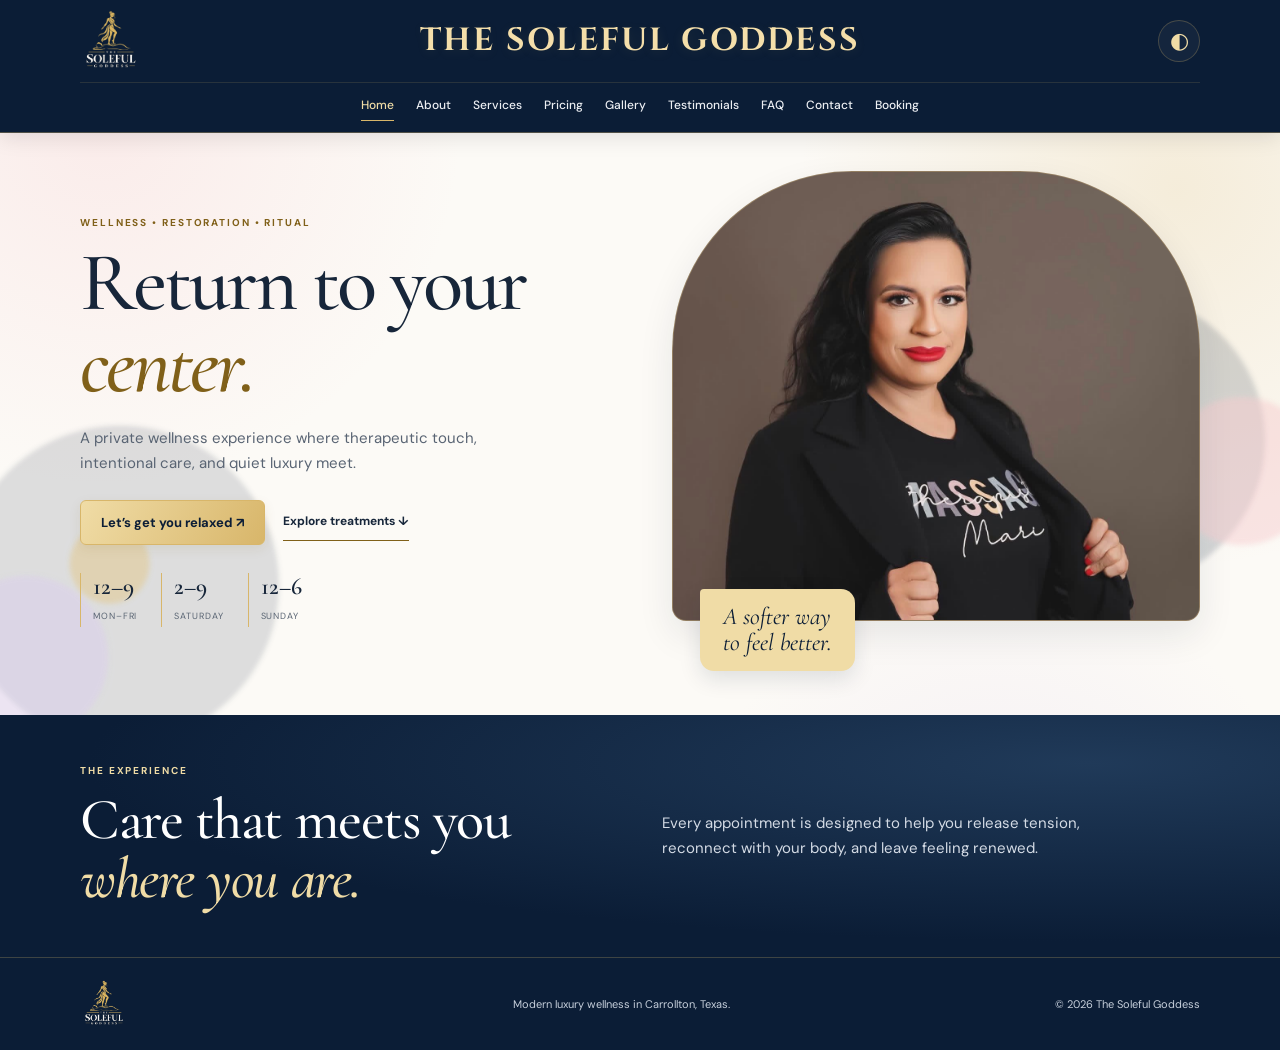
==== commit 6fc2db58: "Refresh interactive animation assets" ====
--- a/index.html
+++ b/index.html
@@ -1 +1 @@
-<!doctype html><html lang="en"><head><meta charset="utf-8"><meta name="viewport" content="width=device-width,initial-scale=1"><meta name="description" content="The Soleful Goddess luxury wellness spa in Carrollton, Texas."><title>The Soleful Goddess | Home</title><link rel="preconnect" href="https://fonts.googleapis.com"><link rel="preconnect" href="https://fonts.gstatic.com" crossorigin><link href="https://fonts.googleapis.com/css2?family=Cinzel:wght@700;800;900&family=Cormorant+Garamond:wght@400;500;600;700&family=DM+Sans:wght@400;500;600;700&display=swap" rel="stylesheet"><link rel="icon" href="assets/logo.png" type="image/png"><link rel="stylesheet" href="styles.css?v=9"></head><body><header class="site-header"><div class="wrap nav"><a href="index.html" aria-label="Home"><img class="brand-logo" src="assets/logo.png" alt="The Soleful Goddess logo"></a><a class="brand-title" href="index.html">THE SOLEFUL GODDESS</a><div class="nav-actions"><button class="theme" aria-label="Switch color theme" aria-pressed="false">◐</button><button class="menu" aria-label="Toggle navigation" aria-expanded="false" aria-controls="siteNavigation">☰</button></div></div><nav class="nav-links wrap" id="siteNavigation" aria-label="Main navigation"><a href="index.html" class="active" aria-current="page">Home</a><a href="about.html">About</a><a href="services.html">Services</a><a href="pricing.html">Pricing</a><a href="gallery.html">Gallery</a><a href="testimonials.html">Testimonials</a><a href="faq.html">FAQ</a><a href="contact.html">Contact</a><a href="booking.html">Booking</a></nav></header><main><section class="wrap hero"><div><p class="eyebrow">WELLNESS • RESTORATION • RITUAL</p><h1>Return to your<br><em>center.</em></h1><p>A private wellness experience where therapeutic touch, intentional care, and quiet luxury meet.</p><div class="hero-actions"><a class="button" href="booking.html">Let’s get you relaxed ↗</a><a class="text-link" href="services.html">Explore treatments ↓</a></div><div class="stats"><div><strong>12–9</strong><span>Mon–Fri</span></div><div><strong>2–9</strong><span>Saturday</span></div><div><strong>12–6</strong><span>Sunday</span></div></div></div><div><div class="hero-photo"><img src="assets/portrait.jpg" alt="Veronica Marie Castro, owner of The Soleful Goddess"></div><div class="hero-note">A softer way<br>to feel better.</div></div></section><section class="band"><div class="wrap band-grid"><div><p class="eyebrow">THE EXPERIENCE</p><h2>Care that meets you<br><em>where you are.</em></h2></div><p>Every appointment is designed to help you release tension, reconnect with your body, and leave feeling renewed.</p></div></section></main><footer class="site-footer"><div class="wrap footer"><img class="brand-logo" src="assets/logo.png" alt="The Soleful Goddess"><p>Modern luxury wellness in Carrollton, Texas.</p><span>© 2026 The Soleful Goddess</span></div></footer><script src="supabase-config.js?v=1"></script><script src="script.js?v=9"></script></body></html>
+<!doctype html><html lang="en"><head><meta charset="utf-8"><meta name="viewport" content="width=device-width,initial-scale=1"><meta name="description" content="The Soleful Goddess luxury wellness spa in Carrollton, Texas."><title>The Soleful Goddess | Home</title><link rel="preconnect" href="https://fonts.googleapis.com"><link rel="preconnect" href="https://fonts.gstatic.com" crossorigin><link href="https://fonts.googleapis.com/css2?family=Cinzel:wght@700;800;900&family=Cormorant+Garamond:wght@400;500;600;700&family=DM+Sans:wght@400;500;600;700&display=swap" rel="stylesheet"><link rel="icon" href="assets/logo.png" type="image/png"><link rel="stylesheet" href="styles.css?v=10"></head><body><header class="site-header"><div class="wrap nav"><a href="index.html" aria-label="Home"><img class="brand-logo" src="assets/logo.png" alt="The Soleful Goddess logo"></a><a class="brand-title" href="index.html">THE SOLEFUL GODDESS</a><div class="nav-actions"><button class="theme" aria-label="Switch color theme" aria-pressed="false">◐</button><button class="menu" aria-label="Toggle navigation" aria-expanded="false" aria-controls="siteNavigation">☰</button></div></div><nav class="nav-links wrap" id="siteNavigation" aria-label="Main navigation"><a href="index.html" class="active" aria-current="page">Home</a><a href="about.html">About</a><a href="services.html">Services</a><a href="pricing.html">Pricing</a><a href="gallery.html">Gallery</a><a href="testimonials.html">Testimonials</a><a href="faq.html">FAQ</a><a href="contact.html">Contact</a><a href="booking.html">Booking</a></nav></header><main><section class="wrap hero"><div><p class="eyebrow">WELLNESS • RESTORATION • RITUAL</p><h1>Return to your<br><em>center.</em></h1><p>A private wellness experience where therapeutic touch, intentional care, and quiet luxury meet.</p><div class="hero-actions"><a class="button" href="booking.html">Let’s get you relaxed ↗</a><a class="text-link" href="services.html">Explore treatments ↓</a></div><div class="stats"><div><strong>12–9</strong><span>Mon–Fri</span></div><div><strong>2–9</strong><span>Saturday</span></div><div><strong>12–6</strong><span>Sunday</span></div></div></div><div><div class="hero-photo"><img src="assets/portrait.jpg" alt="Veronica Marie Castro, owner of The Soleful Goddess"></div><div class="hero-note">A softer way<br>to feel better.</div></div></section><section class="band"><div class="wrap band-grid"><div><p class="eyebrow">THE EXPERIENCE</p><h2>Care that meets you<br><em>where you are.</em></h2></div><p>Every appointment is designed to help you release tension, reconnect with your body, and leave feeling renewed.</p></div></section></main><footer class="site-footer"><div class="wrap footer"><img class="brand-logo" src="assets/logo.png" alt="The Soleful Goddess"><p>Modern luxury wellness in Carrollton, Texas.</p><span>© 2026 The Soleful Goddess</span></div></footer><script src="supabase-config.js?v=1"></script><script src="script.js?v=10"></script></body></html>
--- a/styles.css
+++ b/styles.css
@@ -373,3 +373,63 @@
   body::before,body::after { animation:none; }
 }
 body.dark::before,body.dark::after { mix-blend-mode:screen; opacity:.42; }
+
+/* Interactive motion layer: hover lift, button shine, click ripples, and richer ambient motion. */
+button,.button,.nav-links a { position:relative; overflow:hidden; }
+.button::after {
+  content:'';
+  position:absolute;
+  top:-45%;
+  left:-80%;
+  width:42%;
+  height:190%;
+  transform:skewX(-22deg);
+  background:linear-gradient(90deg,transparent,rgba(255,255,255,.55),transparent);
+  transition:left .65s ease;
+  pointer-events:none;
+}
+.button:hover::after { left:145%; }
+.brand-logo { transition:transform .35s ease,filter .35s ease; }
+.brand-logo:hover { transform:translateY(-2px) rotate(-2deg); filter:drop-shadow(0 5px 10px rgba(216,182,106,.38)); }
+.hero-photo { transition:transform .7s cubic-bezier(.22,1,.36,1),box-shadow .7s ease; }
+.hero-photo:hover { transform:translateY(-5px) scale(1.012); box-shadow:0 20px 48px rgba(11,29,54,.2); }
+.card,.review-card,.calendar-day,.calendar-toolbar button,.filter,.slot,.theme,.menu {
+  will-change:transform;
+}
+.card,.review-card { transition:transform .35s cubic-bezier(.22,1,.36,1),box-shadow .35s ease,border-color .25s ease; }
+.card:hover,.review-card:hover { transform:translateY(-8px) rotate(-.25deg); }
+.filter:hover,.slot:not(:disabled):hover,.calendar-toolbar button:hover,.theme:hover,.menu:hover {
+  transform:translateY(-3px) scale(1.025);
+}
+.calendar-day:not(:disabled):hover { transform:translateY(-4px) scale(1.035) rotate(.4deg); }
+.calendar-day.selected { animation:calendar-pulse 1.8s ease-in-out infinite; }
+.nav-links a { transition:color .25s ease,transform .25s ease,background-color .25s ease; }
+.nav-links a:hover { transform:translateY(-2px); }
+.menu { transition:transform .3s ease,background-color .25s ease,border-color .25s ease; }
+.menu[aria-expanded="true"] { transform:rotate(90deg); }
+.theme { transition:transform .45s ease,background-color .25s ease,border-color .25s ease; }
+.theme:active { transform:rotate(180deg) scale(.92); }
+.ripple {
+  position:absolute;
+  width:12px;
+  height:12px;
+  border-radius:50%;
+  pointer-events:none;
+  background:rgba(255,255,255,.58);
+  transform:translate(-50%,-50%) scale(0);
+  animation:click-ripple .62s ease-out forwards;
+}
+@keyframes click-ripple {
+  to { opacity:0; transform:translate(-50%,-50%) scale(16); }
+}
+@keyframes calendar-pulse {
+  0%,100% { box-shadow:inset 0 0 0 2px var(--paper),0 0 0 0 rgba(216,182,106,0); }
+  50% { box-shadow:inset 0 0 0 2px var(--paper),0 0 0 5px rgba(216,182,106,.16); }
+}
+@media (prefers-reduced-motion:reduce) {
+  .button::after { display:none; }
+  .brand-logo,.hero-photo,.card,.review-card,.calendar-day,.calendar-toolbar button,.filter,.slot,.theme,.menu,.nav-links a { transition:none; }
+  .card:hover,.review-card:hover,.calendar-day:not(:disabled):hover,.filter:hover,.slot:not(:disabled):hover,.calendar-toolbar button:hover,.theme:hover,.menu:hover,.brand-logo:hover,.hero-photo:hover { transform:none; }
+  .calendar-day.selected { animation:none; }
+  .ripple { display:none; }
+}
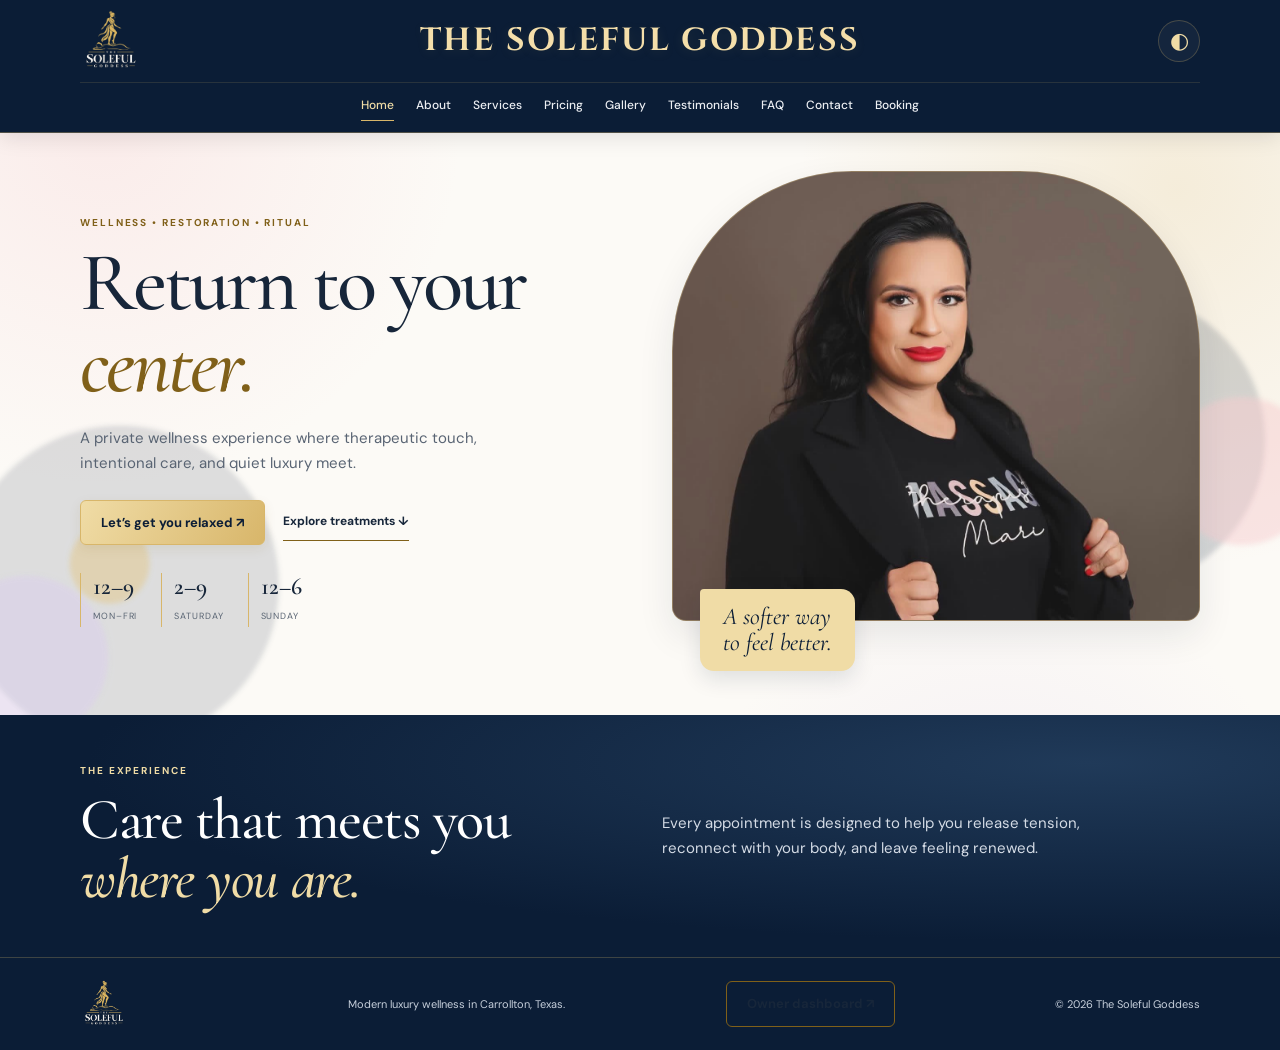
==== commit 101bd888: "Add owner dashboard access link" ====
--- a/index.html
+++ b/index.html
@@ -1 +1 @@
-<!doctype html><html lang="en"><head><meta charset="utf-8"><meta name="viewport" content="width=device-width,initial-scale=1"><meta name="description" content="The Soleful Goddess luxury wellness spa in Carrollton, Texas."><title>The Soleful Goddess | Home</title><link rel="preconnect" href="https://fonts.googleapis.com"><link rel="preconnect" href="https://fonts.gstatic.com" crossorigin><link href="https://fonts.googleapis.com/css2?family=Cinzel:wght@700;800;900&family=Cormorant+Garamond:wght@400;500;600;700&family=DM+Sans:wght@400;500;600;700&display=swap" rel="stylesheet"><link rel="icon" href="assets/logo.png" type="image/png"><link rel="stylesheet" href="styles.css?v=10"></head><body><header class="site-header"><div class="wrap nav"><a href="index.html" aria-label="Home"><img class="brand-logo" src="assets/logo.png" alt="The Soleful Goddess logo"></a><a class="brand-title" href="index.html">THE SOLEFUL GODDESS</a><div class="nav-actions"><button class="theme" aria-label="Switch color theme" aria-pressed="false">◐</button><button class="menu" aria-label="Toggle navigation" aria-expanded="false" aria-controls="siteNavigation">☰</button></div></div><nav class="nav-links wrap" id="siteNavigation" aria-label="Main navigation"><a href="index.html" class="active" aria-current="page">Home</a><a href="about.html">About</a><a href="services.html">Services</a><a href="pricing.html">Pricing</a><a href="gallery.html">Gallery</a><a href="testimonials.html">Testimonials</a><a href="faq.html">FAQ</a><a href="contact.html">Contact</a><a href="booking.html">Booking</a></nav></header><main><section class="wrap hero"><div><p class="eyebrow">WELLNESS • RESTORATION • RITUAL</p><h1>Return to your<br><em>center.</em></h1><p>A private wellness experience where therapeutic touch, intentional care, and quiet luxury meet.</p><div class="hero-actions"><a class="button" href="booking.html">Let’s get you relaxed ↗</a><a class="text-link" href="services.html">Explore treatments ↓</a></div><div class="stats"><div><strong>12–9</strong><span>Mon–Fri</span></div><div><strong>2–9</strong><span>Saturday</span></div><div><strong>12–6</strong><span>Sunday</span></div></div></div><div><div class="hero-photo"><img src="assets/portrait.jpg" alt="Veronica Marie Castro, owner of The Soleful Goddess"></div><div class="hero-note">A softer way<br>to feel better.</div></div></section><section class="band"><div class="wrap band-grid"><div><p class="eyebrow">THE EXPERIENCE</p><h2>Care that meets you<br><em>where you are.</em></h2></div><p>Every appointment is designed to help you release tension, reconnect with your body, and leave feeling renewed.</p></div></section></main><footer class="site-footer"><div class="wrap footer"><img class="brand-logo" src="assets/logo.png" alt="The Soleful Goddess"><p>Modern luxury wellness in Carrollton, Texas.</p><span>© 2026 The Soleful Goddess</span></div></footer><script src="supabase-config.js?v=1"></script><script src="script.js?v=10"></script></body></html>
+<!doctype html><html lang="en"><head><meta charset="utf-8"><meta name="viewport" content="width=device-width,initial-scale=1"><meta name="description" content="The Soleful Goddess luxury wellness spa in Carrollton, Texas."><title>The Soleful Goddess | Home</title><link rel="preconnect" href="https://fonts.googleapis.com"><link rel="preconnect" href="https://fonts.gstatic.com" crossorigin><link href="https://fonts.googleapis.com/css2?family=Cinzel:wght@700;800;900&family=Cormorant+Garamond:wght@400;500;600;700&family=DM+Sans:wght@400;500;600;700&display=swap" rel="stylesheet"><link rel="icon" href="assets/logo.png" type="image/png"><link rel="stylesheet" href="styles.css?v=10"></head><body><header class="site-header"><div class="wrap nav"><a href="index.html" aria-label="Home"><img class="brand-logo" src="assets/logo.png" alt="The Soleful Goddess logo"></a><a class="brand-title" href="index.html">THE SOLEFUL GODDESS</a><div class="nav-actions"><button class="theme" aria-label="Switch color theme" aria-pressed="false">◐</button><button class="menu" aria-label="Toggle navigation" aria-expanded="false" aria-controls="siteNavigation">☰</button></div></div><nav class="nav-links wrap" id="siteNavigation" aria-label="Main navigation"><a href="index.html" class="active" aria-current="page">Home</a><a href="about.html">About</a><a href="services.html">Services</a><a href="pricing.html">Pricing</a><a href="gallery.html">Gallery</a><a href="testimonials.html">Testimonials</a><a href="faq.html">FAQ</a><a href="contact.html">Contact</a><a href="booking.html">Booking</a></nav></header><main><section class="wrap hero"><div><p class="eyebrow">WELLNESS • RESTORATION • RITUAL</p><h1>Return to your<br><em>center.</em></h1><p>A private wellness experience where therapeutic touch, intentional care, and quiet luxury meet.</p><div class="hero-actions"><a class="button" href="booking.html">Let’s get you relaxed ↗</a><a class="text-link" href="services.html">Explore treatments ↓</a></div><div class="stats"><div><strong>12–9</strong><span>Mon–Fri</span></div><div><strong>2–9</strong><span>Saturday</span></div><div><strong>12–6</strong><span>Sunday</span></div></div></div><div><div class="hero-photo"><img src="assets/portrait.jpg" alt="Veronica Marie Castro, owner of The Soleful Goddess"></div><div class="hero-note">A softer way<br>to feel better.</div></div></section><section class="band"><div class="wrap band-grid"><div><p class="eyebrow">THE EXPERIENCE</p><h2>Care that meets you<br><em>where you are.</em></h2></div><p>Every appointment is designed to help you release tension, reconnect with your body, and leave feeling renewed.</p></div></section></main><footer class="site-footer"><div class="wrap footer"><img class="brand-logo" src="assets/logo.png" alt="The Soleful Goddess"><p>Modern luxury wellness in Carrollton, Texas.</p><a class="button ghost owner-access" href="owner.html">Owner dashboard ↗</a><span>© 2026 The Soleful Goddess</span></div></footer><script src="supabase-config.js?v=1"></script><script src="script.js?v=10"></script><script src="public-content.js?v=1"></script></body></html>
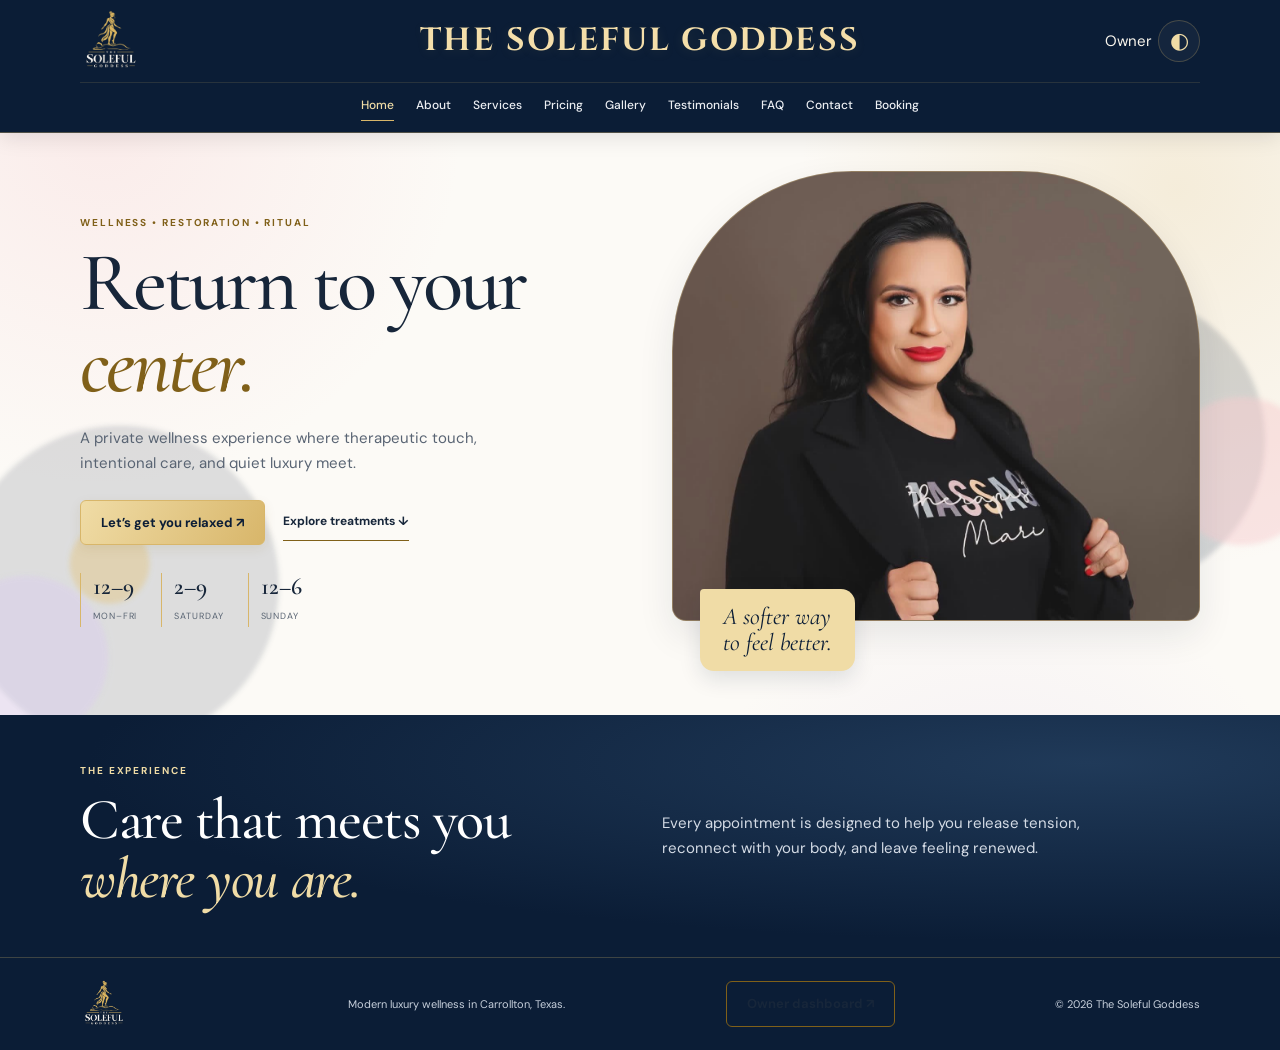
==== commit 086ca8ed: "Place owner access beside theme control" ====
--- a/index.html
+++ b/index.html
@@ -1 +1 @@
-<!doctype html><html lang="en"><head><meta charset="utf-8"><meta name="viewport" content="width=device-width,initial-scale=1"><meta name="description" content="The Soleful Goddess luxury wellness spa in Carrollton, Texas."><title>The Soleful Goddess | Home</title><link rel="preconnect" href="https://fonts.googleapis.com"><link rel="preconnect" href="https://fonts.gstatic.com" crossorigin><link href="https://fonts.googleapis.com/css2?family=Cinzel:wght@700;800;900&family=Cormorant+Garamond:wght@400;500;600;700&family=DM+Sans:wght@400;500;600;700&display=swap" rel="stylesheet"><link rel="icon" href="assets/logo.png" type="image/png"><link rel="stylesheet" href="styles.css?v=10"></head><body><header class="site-header"><div class="wrap nav"><a href="index.html" aria-label="Home"><img class="brand-logo" src="assets/logo.png" alt="The Soleful Goddess logo"></a><a class="brand-title" href="index.html">THE SOLEFUL GODDESS</a><div class="nav-actions"><button class="theme" aria-label="Switch color theme" aria-pressed="false">◐</button><button class="menu" aria-label="Toggle navigation" aria-expanded="false" aria-controls="siteNavigation">☰</button></div></div><nav class="nav-links wrap" id="siteNavigation" aria-label="Main navigation"><a href="index.html" class="active" aria-current="page">Home</a><a href="about.html">About</a><a href="services.html">Services</a><a href="pricing.html">Pricing</a><a href="gallery.html">Gallery</a><a href="testimonials.html">Testimonials</a><a href="faq.html">FAQ</a><a href="contact.html">Contact</a><a href="booking.html">Booking</a></nav></header><main><section class="wrap hero"><div><p class="eyebrow">WELLNESS • RESTORATION • RITUAL</p><h1>Return to your<br><em>center.</em></h1><p>A private wellness experience where therapeutic touch, intentional care, and quiet luxury meet.</p><div class="hero-actions"><a class="button" href="booking.html">Let’s get you relaxed ↗</a><a class="text-link" href="services.html">Explore treatments ↓</a></div><div class="stats"><div><strong>12–9</strong><span>Mon–Fri</span></div><div><strong>2–9</strong><span>Saturday</span></div><div><strong>12–6</strong><span>Sunday</span></div></div></div><div><div class="hero-photo"><img src="assets/portrait.jpg" alt="Veronica Marie Castro, owner of The Soleful Goddess"></div><div class="hero-note">A softer way<br>to feel better.</div></div></section><section class="band"><div class="wrap band-grid"><div><p class="eyebrow">THE EXPERIENCE</p><h2>Care that meets you<br><em>where you are.</em></h2></div><p>Every appointment is designed to help you release tension, reconnect with your body, and leave feeling renewed.</p></div></section></main><footer class="site-footer"><div class="wrap footer"><img class="brand-logo" src="assets/logo.png" alt="The Soleful Goddess"><p>Modern luxury wellness in Carrollton, Texas.</p><a class="button ghost owner-access" href="owner.html">Owner dashboard ↗</a><span>© 2026 The Soleful Goddess</span></div></footer><script src="supabase-config.js?v=1"></script><script src="script.js?v=10"></script><script src="public-content.js?v=1"></script></body></html>
+<!doctype html><html lang="en"><head><meta charset="utf-8"><meta name="viewport" content="width=device-width,initial-scale=1"><meta name="description" content="The Soleful Goddess luxury wellness spa in Carrollton, Texas."><title>The Soleful Goddess | Home</title><link rel="preconnect" href="https://fonts.googleapis.com"><link rel="preconnect" href="https://fonts.gstatic.com" crossorigin><link href="https://fonts.googleapis.com/css2?family=Cinzel:wght@700;800;900&family=Cormorant+Garamond:wght@400;500;600;700&family=DM+Sans:wght@400;500;600;700&display=swap" rel="stylesheet"><link rel="icon" href="assets/logo.png" type="image/png"><link rel="stylesheet" href="styles.css?v=10"></head><body><header class="site-header"><div class="wrap nav"><a href="index.html" aria-label="Home"><img class="brand-logo" src="assets/logo.png" alt="The Soleful Goddess logo"></a><a class="brand-title" href="index.html">THE SOLEFUL GODDESS</a><div class="nav-actions"><a class="owner-nav" href="owner.html" aria-label="Owner dashboard">Owner</a><button class="theme" aria-label="Switch color theme" aria-pressed="false">◐</button><button class="menu" aria-label="Toggle navigation" aria-expanded="false" aria-controls="siteNavigation">☰</button></div></div><nav class="nav-links wrap" id="siteNavigation" aria-label="Main navigation"><a href="index.html" class="active" aria-current="page">Home</a><a href="about.html">About</a><a href="services.html">Services</a><a href="pricing.html">Pricing</a><a href="gallery.html">Gallery</a><a href="testimonials.html">Testimonials</a><a href="faq.html">FAQ</a><a href="contact.html">Contact</a><a href="booking.html">Booking</a></nav></header><main><section class="wrap hero"><div><p class="eyebrow">WELLNESS • RESTORATION • RITUAL</p><h1>Return to your<br><em>center.</em></h1><p>A private wellness experience where therapeutic touch, intentional care, and quiet luxury meet.</p><div class="hero-actions"><a class="button" href="booking.html">Let’s get you relaxed ↗</a><a class="text-link" href="services.html">Explore treatments ↓</a></div><div class="stats"><div><strong>12–9</strong><span>Mon–Fri</span></div><div><strong>2–9</strong><span>Saturday</span></div><div><strong>12–6</strong><span>Sunday</span></div></div></div><div><div class="hero-photo"><img src="assets/portrait.jpg" alt="Veronica Marie Castro, owner of The Soleful Goddess"></div><div class="hero-note">A softer way<br>to feel better.</div></div></section><section class="band"><div class="wrap band-grid"><div><p class="eyebrow">THE EXPERIENCE</p><h2>Care that meets you<br><em>where you are.</em></h2></div><p>Every appointment is designed to help you release tension, reconnect with your body, and leave feeling renewed.</p></div></section></main><footer class="site-footer"><div class="wrap footer"><img class="brand-logo" src="assets/logo.png" alt="The Soleful Goddess"><p>Modern luxury wellness in Carrollton, Texas.</p><a class="button ghost owner-access" href="owner.html">Owner dashboard ↗</a><span>© 2026 The Soleful Goddess</span></div></footer><script src="supabase-config.js?v=1"></script><script src="script.js?v=10"></script><script src="public-content.js?v=1"></script></body></html>
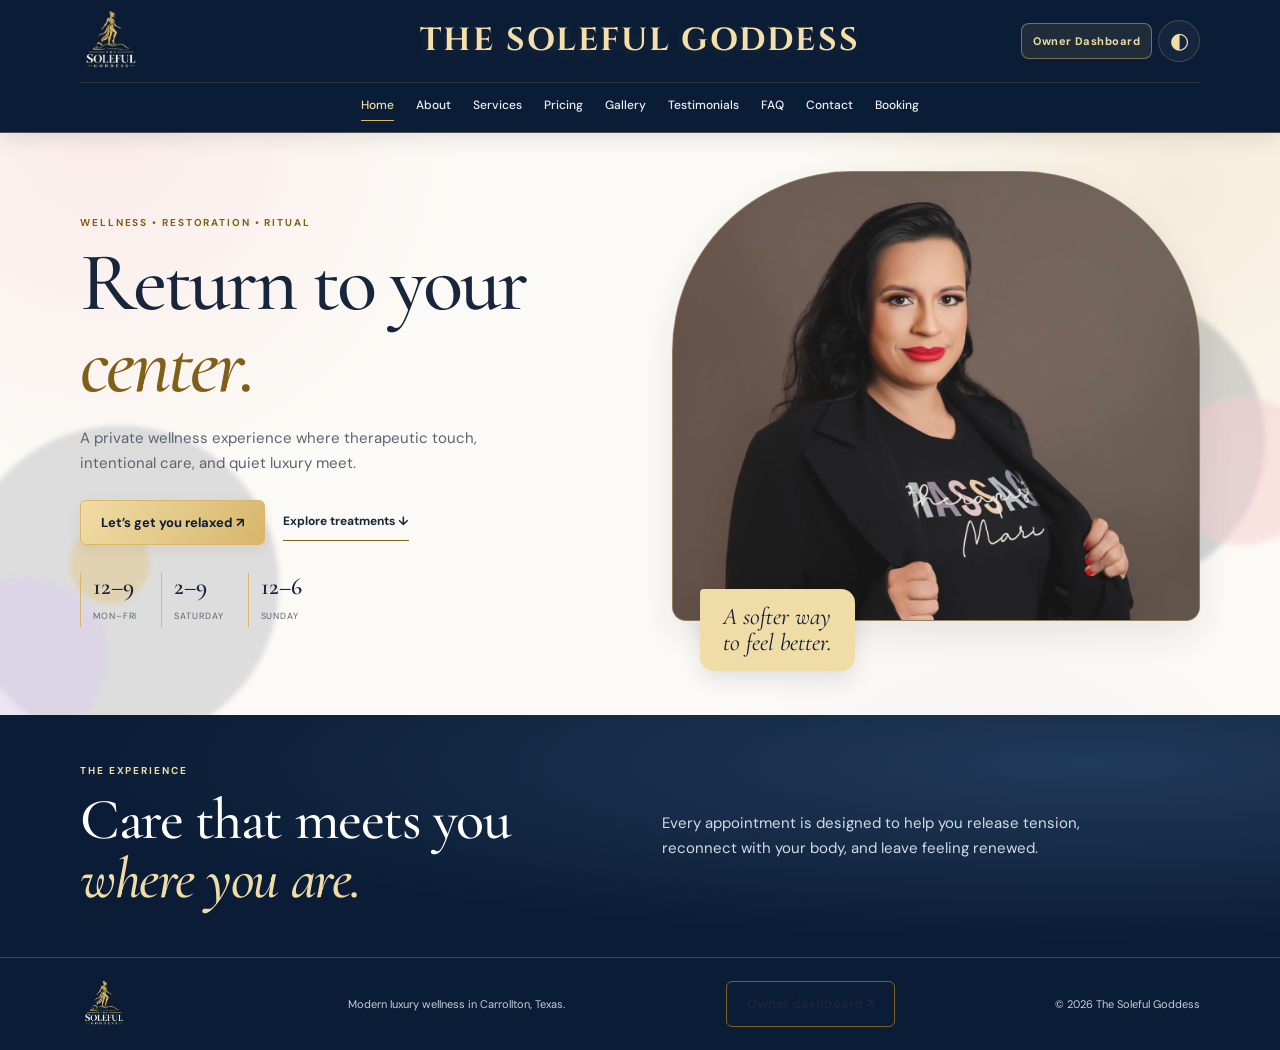
==== commit 2765e84d: "Make owner dashboard control prominent" ====
--- a/index.html
+++ b/index.html
@@ -1 +1 @@
-<!doctype html><html lang="en"><head><meta charset="utf-8"><meta name="viewport" content="width=device-width,initial-scale=1"><meta name="description" content="The Soleful Goddess luxury wellness spa in Carrollton, Texas."><title>The Soleful Goddess | Home</title><link rel="preconnect" href="https://fonts.googleapis.com"><link rel="preconnect" href="https://fonts.gstatic.com" crossorigin><link href="https://fonts.googleapis.com/css2?family=Cinzel:wght@700;800;900&family=Cormorant+Garamond:wght@400;500;600;700&family=DM+Sans:wght@400;500;600;700&display=swap" rel="stylesheet"><link rel="icon" href="assets/logo.png" type="image/png"><link rel="stylesheet" href="styles.css?v=10"></head><body><header class="site-header"><div class="wrap nav"><a href="index.html" aria-label="Home"><img class="brand-logo" src="assets/logo.png" alt="The Soleful Goddess logo"></a><a class="brand-title" href="index.html">THE SOLEFUL GODDESS</a><div class="nav-actions"><a class="owner-nav" href="owner.html" aria-label="Owner dashboard">Owner</a><button class="theme" aria-label="Switch color theme" aria-pressed="false">◐</button><button class="menu" aria-label="Toggle navigation" aria-expanded="false" aria-controls="siteNavigation">☰</button></div></div><nav class="nav-links wrap" id="siteNavigation" aria-label="Main navigation"><a href="index.html" class="active" aria-current="page">Home</a><a href="about.html">About</a><a href="services.html">Services</a><a href="pricing.html">Pricing</a><a href="gallery.html">Gallery</a><a href="testimonials.html">Testimonials</a><a href="faq.html">FAQ</a><a href="contact.html">Contact</a><a href="booking.html">Booking</a></nav></header><main><section class="wrap hero"><div><p class="eyebrow">WELLNESS • RESTORATION • RITUAL</p><h1>Return to your<br><em>center.</em></h1><p>A private wellness experience where therapeutic touch, intentional care, and quiet luxury meet.</p><div class="hero-actions"><a class="button" href="booking.html">Let’s get you relaxed ↗</a><a class="text-link" href="services.html">Explore treatments ↓</a></div><div class="stats"><div><strong>12–9</strong><span>Mon–Fri</span></div><div><strong>2–9</strong><span>Saturday</span></div><div><strong>12–6</strong><span>Sunday</span></div></div></div><div><div class="hero-photo"><img src="assets/portrait.jpg" alt="Veronica Marie Castro, owner of The Soleful Goddess"></div><div class="hero-note">A softer way<br>to feel better.</div></div></section><section class="band"><div class="wrap band-grid"><div><p class="eyebrow">THE EXPERIENCE</p><h2>Care that meets you<br><em>where you are.</em></h2></div><p>Every appointment is designed to help you release tension, reconnect with your body, and leave feeling renewed.</p></div></section></main><footer class="site-footer"><div class="wrap footer"><img class="brand-logo" src="assets/logo.png" alt="The Soleful Goddess"><p>Modern luxury wellness in Carrollton, Texas.</p><a class="button ghost owner-access" href="owner.html">Owner dashboard ↗</a><span>© 2026 The Soleful Goddess</span></div></footer><script src="supabase-config.js?v=1"></script><script src="script.js?v=10"></script><script src="public-content.js?v=1"></script></body></html>
+<!doctype html><html lang="en"><head><meta charset="utf-8"><meta name="viewport" content="width=device-width,initial-scale=1"><meta name="description" content="The Soleful Goddess luxury wellness spa in Carrollton, Texas."><title>The Soleful Goddess | Home</title><link rel="preconnect" href="https://fonts.googleapis.com"><link rel="preconnect" href="https://fonts.gstatic.com" crossorigin><link href="https://fonts.googleapis.com/css2?family=Cinzel:wght@700;800;900&family=Cormorant+Garamond:wght@400;500;600;700&family=DM+Sans:wght@400;500;600;700&display=swap" rel="stylesheet"><link rel="icon" href="assets/logo.png" type="image/png"><link rel="stylesheet" href="styles.css?v=10"></head><body><header class="site-header"><div class="wrap nav"><a href="index.html" aria-label="Home"><img class="brand-logo" src="assets/logo.png" alt="The Soleful Goddess logo"></a><a class="brand-title" href="index.html">THE SOLEFUL GODDESS</a><div class="nav-actions"><a class="owner-nav" href="owner.html" aria-label="Owner dashboard">Owner Dashboard</a><button class="theme" aria-label="Switch color theme" aria-pressed="false">◐</button><button class="menu" aria-label="Toggle navigation" aria-expanded="false" aria-controls="siteNavigation">☰</button></div></div><nav class="nav-links wrap" id="siteNavigation" aria-label="Main navigation"><a href="index.html" class="active" aria-current="page">Home</a><a href="about.html">About</a><a href="services.html">Services</a><a href="pricing.html">Pricing</a><a href="gallery.html">Gallery</a><a href="testimonials.html">Testimonials</a><a href="faq.html">FAQ</a><a href="contact.html">Contact</a><a href="booking.html">Booking</a></nav></header><main><section class="wrap hero"><div><p class="eyebrow">WELLNESS • RESTORATION • RITUAL</p><h1>Return to your<br><em>center.</em></h1><p>A private wellness experience where therapeutic touch, intentional care, and quiet luxury meet.</p><div class="hero-actions"><a class="button" href="booking.html">Let’s get you relaxed ↗</a><a class="text-link" href="services.html">Explore treatments ↓</a></div><div class="stats"><div><strong>12–9</strong><span>Mon–Fri</span></div><div><strong>2–9</strong><span>Saturday</span></div><div><strong>12–6</strong><span>Sunday</span></div></div></div><div><div class="hero-photo"><img src="assets/portrait.jpg" alt="Veronica Marie Castro, owner of The Soleful Goddess"></div><div class="hero-note">A softer way<br>to feel better.</div></div></section><section class="band"><div class="wrap band-grid"><div><p class="eyebrow">THE EXPERIENCE</p><h2>Care that meets you<br><em>where you are.</em></h2></div><p>Every appointment is designed to help you release tension, reconnect with your body, and leave feeling renewed.</p></div></section></main><footer class="site-footer"><div class="wrap footer"><img class="brand-logo" src="assets/logo.png" alt="The Soleful Goddess"><p>Modern luxury wellness in Carrollton, Texas.</p><a class="button ghost owner-access" href="owner.html">Owner dashboard ↗</a><span>© 2026 The Soleful Goddess</span></div></footer><script src="supabase-config.js?v=1"></script><script src="script.js?v=10"></script><script src="public-content.js?v=1"></script></body></html>
--- a/styles.css
+++ b/styles.css
@@ -433,3 +433,7 @@
   .calendar-day.selected { animation:none; }
   .ripple { display:none; }
 }
+
+.owner-nav{display:inline-flex;align-items:center;justify-content:center;min-height:36px;padding:7px 11px;border:1px solid rgba(216,182,106,.5);border-radius:8px;background:rgba(216,182,106,.1);color:var(--gold2);font-size:11px;font-weight:700;letter-spacing:.04em;white-space:nowrap;transition:transform .25s ease,background-color .25s ease,border-color .25s ease}
+.owner-nav:hover{transform:translateY(-2px);background:rgba(216,182,106,.2);border-color:var(--gold2)}
+@media(max-width:520px){.owner-nav{font-size:10px;padding-inline:8px}.nav-actions{gap:4px}}
